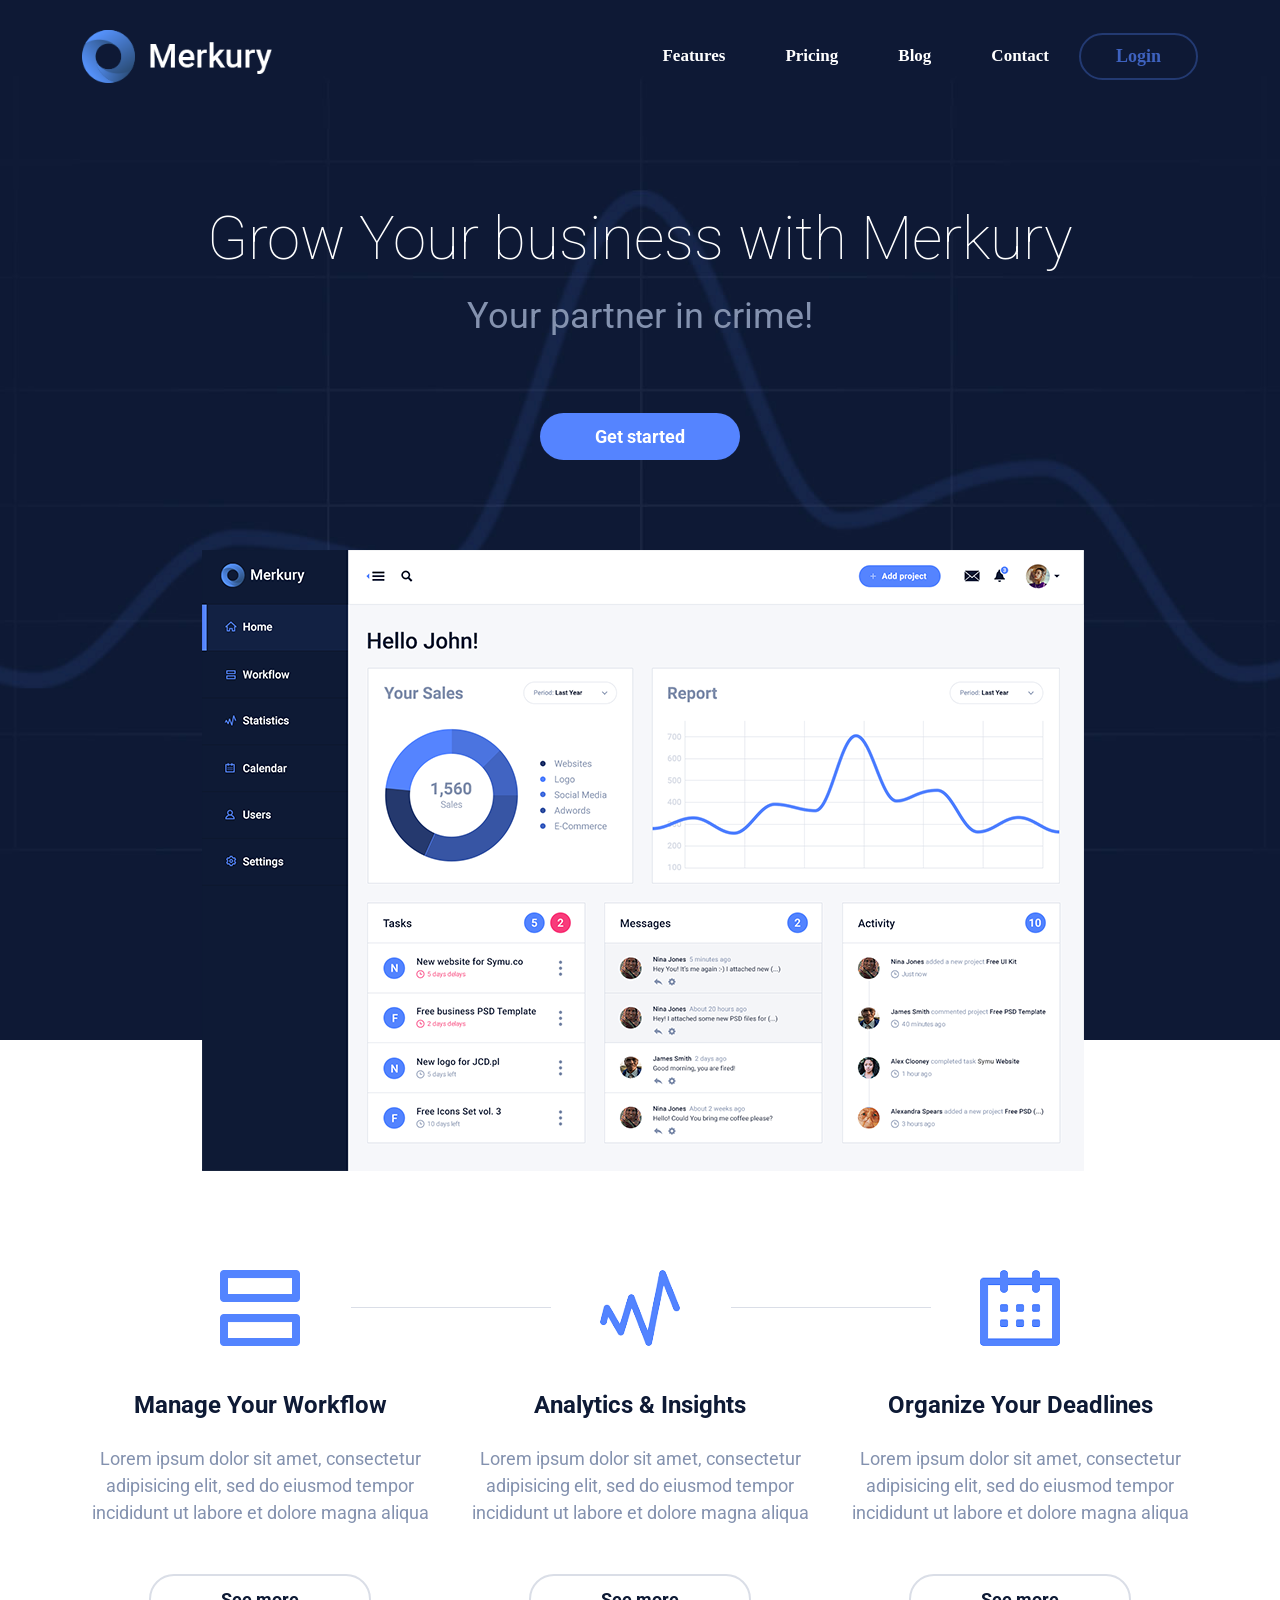
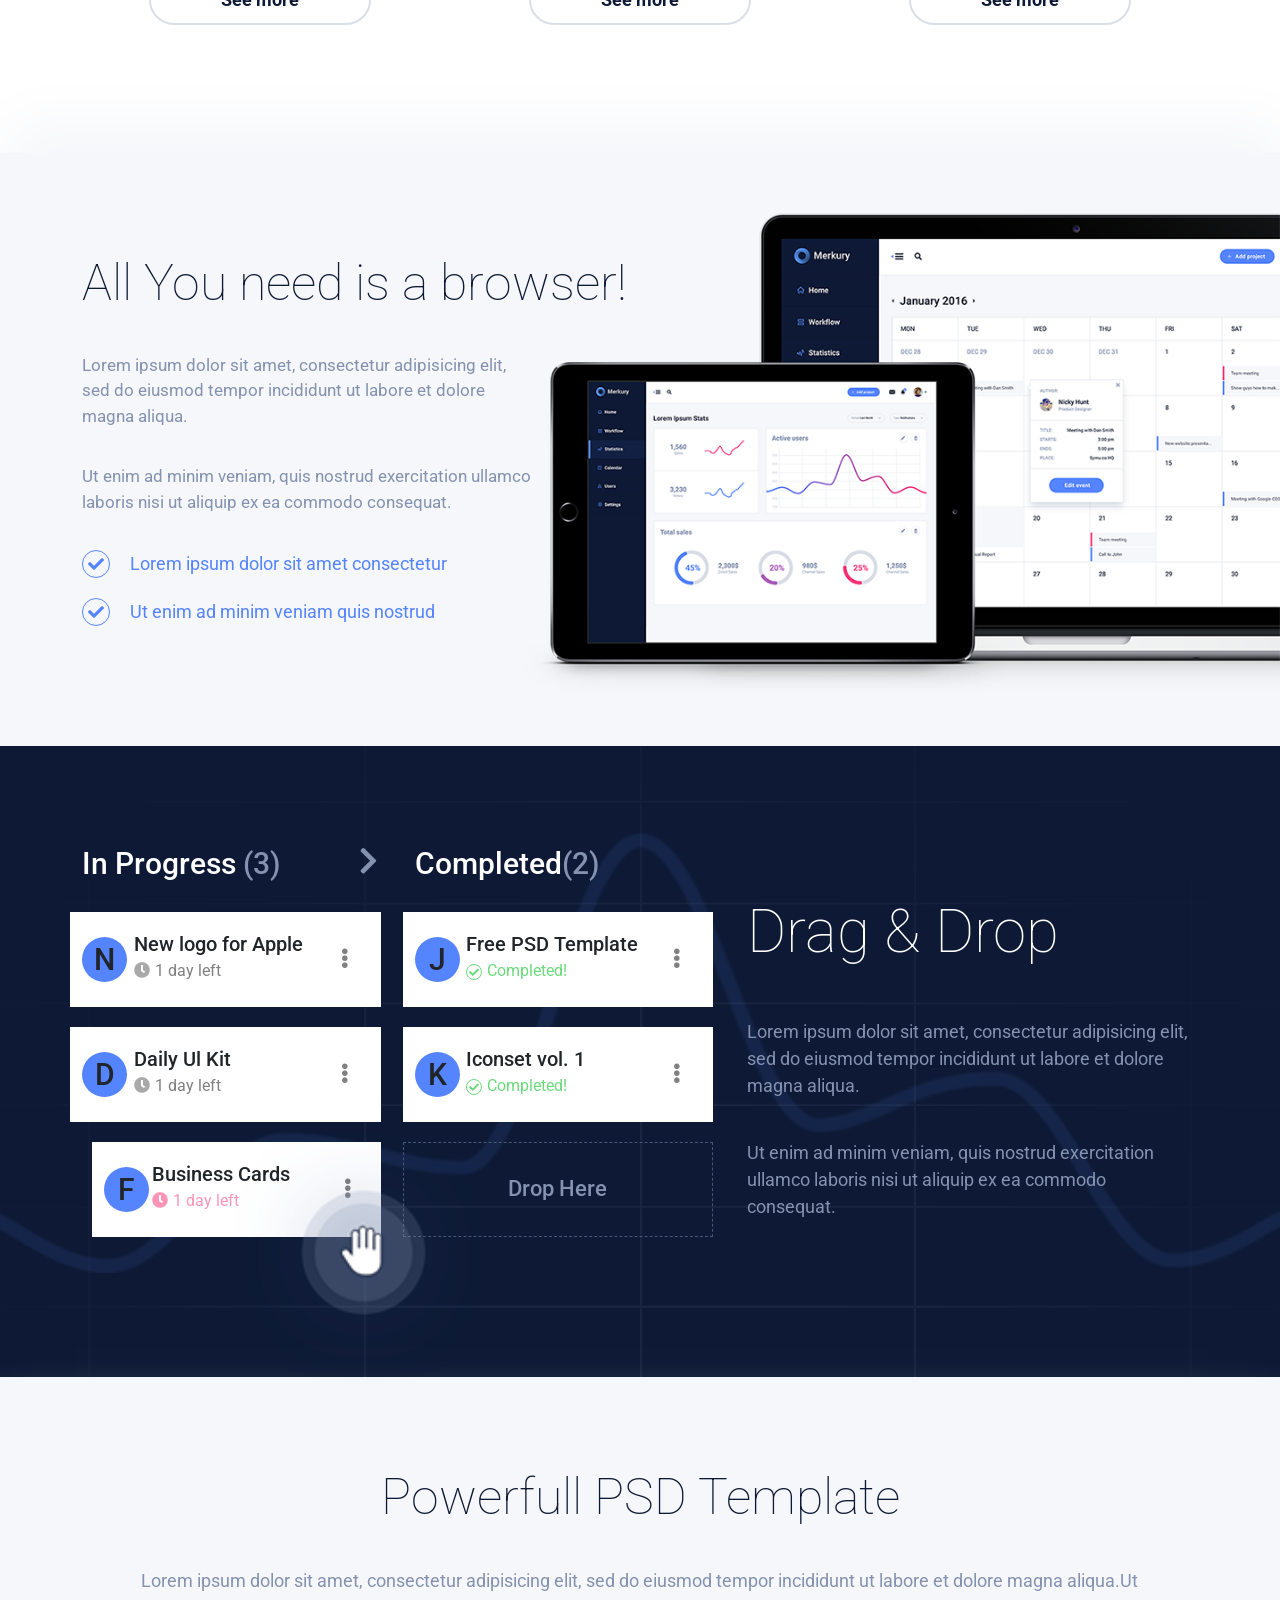
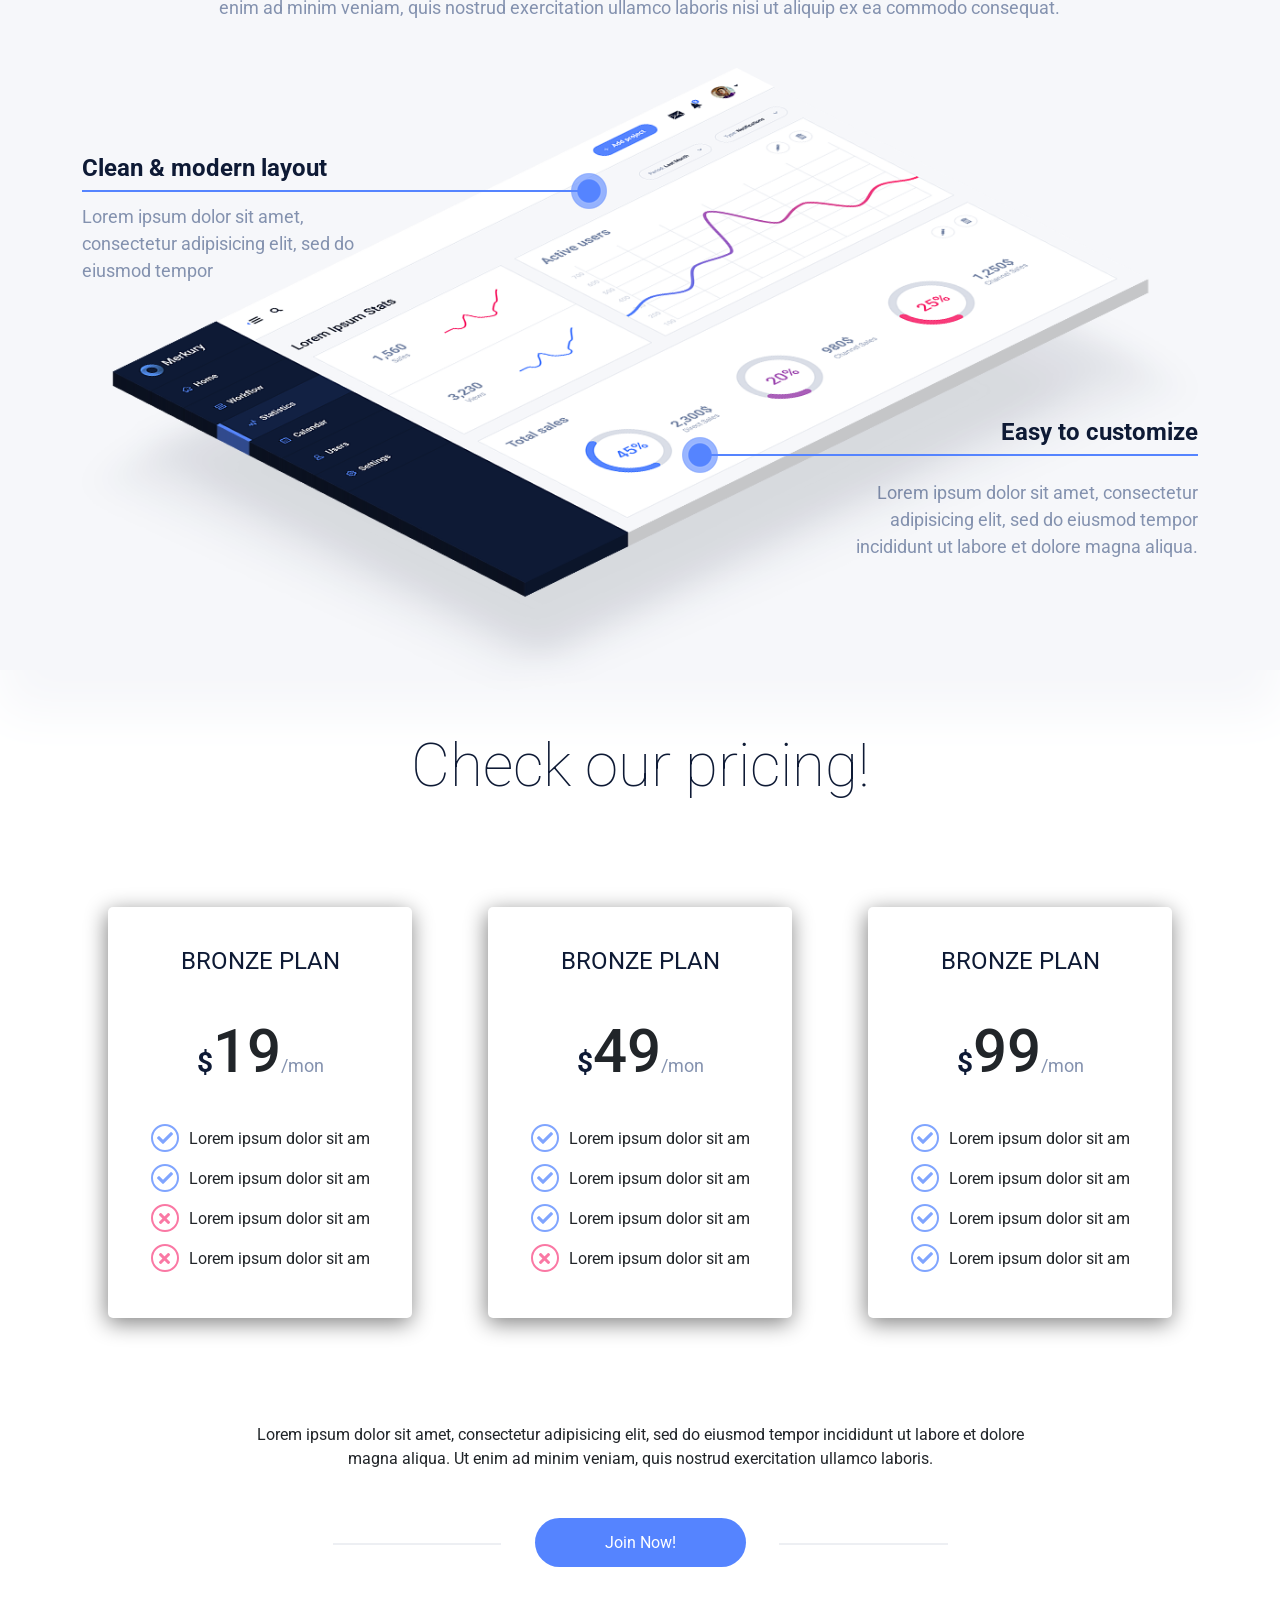
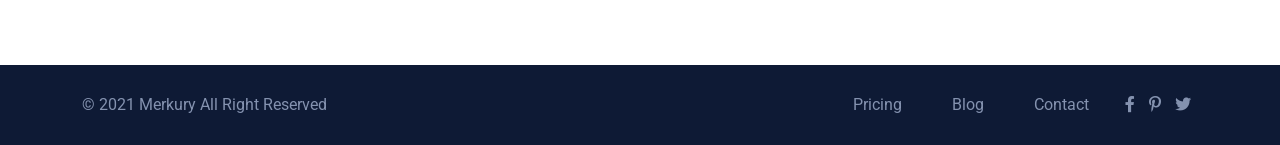
==== index.html @ 92475dc4 "idnex update" ====
<!DOCTYPE html>
<html lang="en">

<head>
    <meta charset="UTF-8">
        <meta name="viewport" content="width=device-width, initial-scale=1">
    <title>Merkury </title>
<link rel="preconnect" href="https://fonts.gstatic.com">
<link href="https://fonts.googleapis.com/css2?family=Roboto:wght@100;300;400;500;700&display=swap" rel="stylesheet">

      <link rel="shortcut icon" type="image/x-icon" href="favicon.ico">
    <link rel="stylesheet" href="css/all.css">
    <link rel="stylesheet" href="css/bootstrap.min.css">
    <link rel="stylesheet" href="css/style.css">
        <link rel="stylesheet" href="css/ressresponsive.css">

                    
</head>

<body>

     <div class="menu">
        
         <nav class="navbar navbar-expand-lg navbar-lightbg-light">
             <div class="container">
                 <a class="navbar-brand" href="#">
                     <img src="image/logo.png" class="image-fluid w-100" alt="">
                 </a>
                 <button class="navbar-toggler" type="button" data-bs-toggle="collapse" data-bs-target="#navbarSupportedContent" aria-controls="navbarSupportedContent" aria-expanded="false" aria-label="Toggle navigation">
                     <span class="navbar-toggler-icon"></span>
                 </button>
                 <div class="collapse navbar-collapse" id="navbarSupportedContent">
                     <ul class="navbar-nav ms-auto mb-2 mb-lg-0">
                         <li class="nav-item">
                             <a class="nav-link active" aria-current="page" href="#">Features</a>
                         </li>
                         <li class="nav-item">
                             <a class="nav-link" href="#">Pricing</a>
                         </li>
                         <li class="nav-item">
                             <a class="nav-link" href="#xyz">Blog</a>
                         </li>
                          <li class="nav-item">
                             <a class="nav-link" href="#xyz">Contact</a>
                         </li>
                            <li class="nav-item">
                             <a class="nav-link yes" href="#xyz"><button type="submit">Login</button></a>
                         </li>
                 
                   
                     </ul>
 
                 </div>
             </div>
         </nav>
         
         <div class="container">
             <div class="row">
                 <div class="col-md-12">
                     <div class="text_content">
                         <h2>Grow Your business with Merkury</h2>
                         <h4>Your partner in crime!</h4>
                         <a href="">Get started</a>
                         <img src="image/logo_background.png" alt="">
                     </div>
                 </div>
             
             </div>
         </div>
               
                    
     </div>
<!--     workflow part start-->
<service>
    <div class="workflow">
        <div class="container">
            <div class="row">
                <div class="col-md-4">
                    <div class="workfolow_content flow">
                        <img src="image/gal01.png" alt="">
                        <h5>Manage Your Workflow</h5>
                        <p>Lorem ipsum dolor sit amet, consectetur adipisicing elit, sed do eiusmod tempor incididunt ut labore et dolore magna aliqua</p>
                        <a href="">See more</a>
                    </div>
                </div>
                <div class="col-md-4">
                    <div class="workfolow_content flow2">
                        <img src="image/gal04.png" alt="">
                        <h5>Analytics & Insights</h5>
                        <p>Lorem ipsum dolor sit amet, consectetur adipisicing elit, sed do eiusmod tempor incididunt ut labore et dolore magna aliqua</p>
                        <a href="">See more</a>
                    </div>
                </div>
                <div class="col-md-4">
                    <div class="workfolow_content">
                        <img src="image/gg.png" alt="">
                        <h5>Organize Your Deadlines</h5>
                        <p>Lorem ipsum dolor sit amet, consectetur adipisicing elit, sed do eiusmod tempor incididunt ut labore et dolore magna aliqua</p>
                        <a href="">See more</a>
                    </div>
                </div>
            </div>
        </div>
    </div>
</service>
<!--     Browser part start-->   
 <service>
    <div class="hoyna">
     <div class="browser">
         <div class="container">
             <div class="row">
                   <div class="col-md-12 nope">
                             <h2>All You need is a browser!</h2>
                   </div>
              
                 <div class="col-md-5">
                     <div class="browser_content">
                     
                         <p>Lorem ipsum dolor sit amet, consectetur adipisicing elit, sed do eiusmod tempor incididunt ut labore et dolore magna aliqua.</p>
                         <p>Ut enim ad minim veniam, quis nostrud exercitation ullamco laboris nisi 
ut aliquip ex ea commodo consequat. </p>
                         <h6><span><i class="fas fa-check"></i></span>Lorem ipsum dolor sit amet consectetur</h6>
                         <h6><span><i class="fas fa-check"></i></span>Ut enim ad minim veniam quis nostrud</h6>
                     </div>
                 </div>
<!--
                 <div class="col-md-7">
                     <div class="browser_leftcontent">
                      <img src="image/banner_right.png" class="image-fluid w-100" alt="">
                     </div>
                 </div>
-->
             </div>
         </div>
         </div>
     </div>
 </service>
<!-- drag and drop-->
 <service>
     <div class="drag_drop">
         <div class="container">
             <div class="row">
                 <div class="col-md-7">
                    <div class="row">
                     <div class="col-md-6">
                       <div class="row">
                           <div class="col-md-10 headers">
                               <h4>In Progress <span>(3)</span></h4>
                           </div>
                           <div class="col-md-2 now">
                               <i class="fas fa-chevron-right"></i>
                           </div>
                       </div>
                        <div class="row hardwork">
                           <div class="col-md-2 today">
                               <h4><spn>N</spn></h4>
                           </div>
                               <div class="col-md-8 february">
                               <h4>New logo for Apple</h4>
                               <p><i class="fas fa-clock"></i>1 day left</p>
                           </div>
                           <div class="col-md-2 knowledge">
                              <i class="fas fa-ellipsis-v"></i>
                           </div>
                       </div>
                              <div class="row hardwork">
                           <div class="col-md-2 today">
                               <h4><spn>D</spn></h4>
                           </div>
                               <div class="col-md-8 february">
                               <h4>Daily Ul Kit</h4>
                               <p><i class="fas fa-clock"></i>1 day left</p>
                           </div>
                           <div class="col-md-2 knowledge">
                              <i class="fas fa-ellipsis-v"></i>
                           </div>
                       </div>
                       <div class="row hardwork draghere">
                           <div class="col-md-2 today">
                               <h4><spn>F</spn></h4>
                           </div>
                               <div class="col-md-8 february busine">
                               <h4>Business Cards</h4>
                               <p><i class="fas fa-clock"></i>1 day left</p>
                           </div>
                           <div class="col-md-2 knowledge">
                              <i class="fas fa-ellipsis-v"></i>
                           </div>
                           <img src="image/02hand-.png" alt="">
                       </div>
                          
                     </div>
<!--              right part start with col-6-->
                    <div class="col-md-6">
                       <div class="row">
                           <div class="col-md-10 headers">
                               <h4>Completed<span>(2)</span></h4>
                           </div>
                       
                       </div>
                        <div class="row hardwork">
                           <div class="col-md-2 today">
                               <h4><spn>J</spn></h4>
                           </div>
                               <div class="col-md-8 february colorss">
                               <h4>Free PSD Template</h4>
                               <p><i class="fas fa-check"></i>Completed!</p>
                           </div>
                           <div class="col-md-2 knowledge">
                              <i class="fas fa-ellipsis-v"></i>
                           </div>
                       </div>
                         <div class="row hardwork">
                           <div class="col-md-2 today">
                               <h4><spn>K</spn></h4>
                           </div>
                               <div class="col-md-8 february colorss">
                               <h4>Iconset vol. 1</h4>
                               <p><i class="fas fa-check"></i>Completed!</p>
                           </div>
                           <div class="col-md-2 knowledge">
                              <i class="fas fa-ellipsis-v"></i>
                           </div>
                       </div>
                         <div class="row hardwork drop2">
                                            
                               <h4>Drop Here</h4>
                          
                       </div>
                          
                     </div>
              
                    
                    
                     
                 </div>
                 
                 </div>

                 <div class="col-md-5">
                        <div class="right_drag">
                            <h2>Drag & Drop</h2>
                            <p>Lorem ipsum dolor sit amet, consectetur adipisicing elit, sed do eiusmod tempor incididunt ut labore et dolore magna aliqua. </p>
                            <p>Ut enim ad minim veniam, quis nostrud exercitation ullamco laboris nisi ut aliquip ex ea commodo consequat. </p>
                        </div>
                 </div>
             </div>

         </div>
     </div>
 </service>
<!-- PSD Template-->
 <service>
     <div class="psd">
         <div class="container">
             <div class="row position">
                 <div class="col-md-12">
                     <div class="head">
                         <h2>Powerfull PSD Template</h2>
                            <p>Lorem ipsum dolor sit amet, consectetur adipisicing elit, sed do eiusmod tempor incididunt ut labore et dolore magna aliqua.Ut enim ad minim veniam, quis nostrud exercitation ullamco laboris nisi ut aliquip ex ea commodo consequat. </p>
                     </div>
                 </div>
                 <div class="col-md-6">
                     <div class="left_psd">
                         <h5>Clean & modern layout</h5>
                         <p>Lorem ipsum dolor sit amet, consectetur adipisicing elit, sed do eiusmod tempor </p>
                     </div>
                 </div>
                 <div class="psd_imag">
                     <img src="image/alllast_bg.png" class="image-fluid w-100" alt="">
                     <span><img src="image/goal2.png" alt=""></span>
                     <span><img src="image/goal2.png" alt=""></span>
                 </div>
                <div class="col-md-6">
                     <div class="right_psd">
                         <h5>Easy to customize</h5>
                         <p>Lorem ipsum dolor sit amet, consectetur adipisicing elit, sed do eiusmod tempor incididunt ut labore et dolore magna aliqua. </p>
                     </div>
                 </div>
             
             </div>
         </div>
     </div>
 </service>
<!-- priceing part start-->
 <service>
     <div class="pricing">
         <div class="container">
             <div class="row">
                 <div class="col-md-12">
                     <div class="price_head">
                         <h2>Check our pricing!</h2>
                     </div>
                 </div>
                 <div class="col-md-4 background_color">
                   <div class="kotha">
                            <div class="smalls">
                        <h5>BRONZE PLAN</h5>
                     <h4><small> $</small>19<small>/mon</small> </h4>
                    </div>
                    <div class="icon_new ">
                      <p><i class="fas fa-check"></i>Lorem ipsum dolor sit am</p>
                      <p><i class="fas fa-check"></i>Lorem ipsum dolor sit am</p>
                      <p><span><i class="fas fa-times"></i></span>Lorem ipsum dolor sit am</p>
                      <p><span><i class="fas fa-times reds"></i></span>Lorem ipsum dolor sit am</p>
                    </div>
                   </div>
                     
                 </div>
                 <div class="col-md-4 background_color">
                   <div class="kotha">
                    <div class="smalls ">
                        <h5>BRONZE PLAN</h5>
                     <h4><small> $</small>49<small>/mon</small> </h4>
                    </div>
                    <div class="icon_new noneed ">
                      <p><i class="fas fa-check"></i>Lorem ipsum dolor sit am</p>
                      <p><i class="fas fa-check"></i>Lorem ipsum dolor sit am</p>
                      <p><span class="yesno"><i class="fas fa-check"></i></span>Lorem ipsum dolor sit am</p>
                      <p><span><span><i class="fas fa-times reds"></i></span></span>Lorem ipsum dolor sit am</p>
                    </div>
                       </div>
                 </div>
                 <div class="col-md-4 background_color">
                      <div class="kotha">
                    <div class="smalls">
                        <h5>BRONZE PLAN</h5>
                     <h4><small> $</small>99<small>/mon</small> </h4>
                    </div>
                    <div class="icon_new samecolor">
                      <p><i class="fas fa-check"></i>Lorem ipsum dolor sit am</p>
                      <p><i class="fas fa-check"></i>Lorem ipsum dolor sit am</p>
                      <p><span class="sameagian"><i class="fas fa-check"></i></span>Lorem ipsum dolor sit am</p>
                      <p><span class="sameagian"><i class="fas fa-check"></i></span>Lorem ipsum dolor sit am</p>
                    </div>
                        </div> 
                 </div>
                 <div class="col-md-12">
                     <div class="rest_content">
                         <p>Lorem ipsum dolor sit amet, consectetur adipisicing elit, sed do eiusmod tempor incididunt ut labore et dolore magna aliqua. Ut enim ad minim veniam, quis nostrud exercitation ullamco laboris.</p>
                         <a href="">Join Now!</a>
                     </div>
                         
                 </div>
          
            
             </div>
         </div>
     </div>
 </service>
<!-- footer part start-->
 <footer>
     <div class="container">
        
             <div class="content_footer">
                 <div class="row">
                 <div class="col-md-6">
                     <div class="left_footer">
                         <p>© 2021 Merkury All Right Reserved </p>
                     </div>
                 </div>
                 <div class="col-md-6">
                     <div class="right_footer">
                         <ul>
                             <li><a href="">Pricing</a></li>
                             <li><a href="">Blog</a></li>
                             <li><a href="">Contact</a></li>
                         </ul>
                   
                             <ul  class="foot">
                            <li><a href=""><i class="fab fa-facebook-f"></i></a></li>
                             <li><a href=""><i class="fab fa-pinterest-p"></i></a></li>
                             <li><a href=""><i class="fab fa-twitter"></i></a></li>
                         </ul>
                    
                     </div>
                 </div>
             </div>
         </div>
     </div>
 </footer>
  
        <!--    js link start-->
    <script src="js/bootstrap.bundle.min.js"></script>
    <script src="js/custom.js"></script>
    <!--    js link end-->
</body>

</html>
---- css/style.css ----
*{
    padding: 0;
    margin: 0;
    outline: 0;
}
body{
font-family: 'Roboto', sans-serif;
}
h1,h2,h3,h4,h5,h6,p,ul,li,span{
    padding: 0;
    margin: 0;
}
a,a:hover{
    text-decoration: none;
}

.navbar-nav .nav-item .nav-link{


    padding: 10px 30px;
    text-transform: uppercase;
    font-size: 17px;
    font-weight: 700;
   font-family: 'Gentium Book Basic', serif;
    text-transform: capitalize;
  color:white;
}
.navbar-nav .nav-item .nav-link.active{
    color:white;
   
}
.navbar-nav .nav-item .yes{
    border: 2px solid #233a72;
    border-radius: 25px;
        padding: 8px 35px;
}
.navbar-nav .nav-item .nav-link button{
   color: #3e62bf;
    background-color:transparent;
    border: none;
       font-size: 18px;
    font-weight: 700;
}
.menu{
    background: url(../image/headerimg.jpg);
    background-repeat: no-repeat;
    background-position:center;
    background-size:cover;
    padding-top: 30px;
    padding-bottom: 590px;  

  
}

.navbar-nav .nav-item .nav-link:hover{
    color: #5584ff;
}
.navbar-brand,.navbar{
    padding: 0;
}
.text_content{
    text-align: center;
    margin-top: 120px;
    position: relative;
}
.text_content h2{
    font-size: 60px;
    font-weight: 100;
    color: white;
}
.text_content h4{
    font-size: 36px;
    font-weight: 400;
    color: #8492af;
    margin-top: 20px;
    margin-bottom: 85px;
}
.text_content a{
    font-size: 18px;
    font-weight: 700;
    color: white;
    padding: 13px 55px;
    background-color: #5584ff;
    border-radius: 25px;
}
.text_content img{
    position: absolute;
        top: 267px;
    left: 120px;
    margin-top: 80px;
}
.workflow{
    margin-top: 230px;
    margin-bottom: 140px;

}
.workfolow_content{
    text-align: center;
}
.workfolow_content h5{
    font-size: 24px;
    font-weight: 700;
    color: #0e1a35;
    margin-top: 45px;
    margin-bottom: 25px;
}
.workfolow_content img{}
.workfolow_content p{
    font-size: 18px;
    font-weight: 400;
    color: #8492af;
    margin-bottom: 60px;
}
.workfolow_content a{
    font-size: 18px;
    font-weight: 700;
    color: #0e1a35;
    padding: 13px 70px;
    border: 2px solid #dadee7;
    border-radius: 25px;
}
.flow{
    position: relative;
}
.flow:after{
    position: absolute;
    content: "";
    top: 37px;
    left: 269px;
    background-color: #dadee7;
    height: 1px;
    width: 200px;
}
.flow2{
    position: relative;
}
.flow2:after{
    position: absolute;
    content: "";
    top: 37px;
    left: 269px;
    background-color: #dadee7;
    height: 1px;
    width: 200px;
}
.browser{

          background: url(../image/banner_righfinalt.png);
    background-repeat: no-repeat;
    background-position:right;
    background-size:contain;
     

}
.browser_content{
padding-bottom: 50px;
  
}

.browser_content p{
    font-size: 17px;
    font-weight: 400;
    color: #8492af;
    margin-bottom: 35px;
 
}
.browser_content h6{
    font-size: 18px;
    font-weight: 400;
    color: #5584ff;
}
.browser_content span i{
    border:1px solid #5584ff;
    margin-right: 20px;
    margin-bottom: 20px;
    font-size: 16px;
   padding: 5px;
    border-radius: 50%;

}
.nope h2{
            font-size: 50px;
    font-weight: 100;
    color: #0e1a35;
    margin: 40px 0px;
   
}
.hoyna{
   padding-top: 60px;
    padding-bottom: 50px;
background-color: #f6f7fa;
   box-shadow: 6px -32px 57px #f6f7fa;
    border: transparent;
   
}
.headers{
    margin-bottom: 30px;
}
.headers h4{
    font-size: 30px;
    font-weight: 500;
    color: white;
}
.headers span{
    color: #8492af;
}
.now i{
    color: #8492af;
     font-size: 30px;
}
.today spn{
    background-color: #5584ff;
    width: 45px;
    height: 45px;
    border-radius: 50%;
    display: block;
    line-height: 45px;
}
.today h4{
    text-align: center;
    font-size: 30px;
    margin: 5px 0px;
}
.february h4{
    font-size: 20px;
}
.february p{
    color: gray;
    margin-top: 3px;
}
.february i{
    color: darkgray;
    margin-right: 5px;
}
.colorss i{
     color: #6bda7b;   
    margin-right: 5px;
    border: 1px solid #6bda7b;
    padding: 2px;
    border-radius: 50%;
    font-size: 10px
}
.busine i{
    color: #fb94b7;
}
.busine p{
    color: #fb94b7;
}
.colorss p{
     color: #6bda7b;
}
.knowledge i{
    font-size: 20px;
    margin: 17px 0px;
    color: gray;
}
.hardwork{

    padding: 20px 0px;
    margin-bottom: 20px;
    margin-right: 10px;
    background-color: white;
}
.drop2{
    border: 1px dashed #475675;
    background-color:transparent;
}
.drop2 h4{
    text-align: center;
      font-size: 22px;
    padding: 13px 0px;
    color: #8492af;
}
.draghere{

    position: relative;
    margin-left: 10px;
}
.draghere img{
    position: absolute;
top: -22px;
    left: 127px;
   
  
}
.right_drag h2{
    font-size: 60px;
    font-weight: 100;
    color: #0e1a35;
    margin: 50px 0px;
   color: white;
}
.right_drag p{
    margin-top: 50px;
    font-size: 18px;
    font-weight: 400;
    color: #8492af;
}
.right_drag p:nth-last-child(1){
    margin-top: 40px;
}
.drag_drop{
         background: url(../image/last_image.png);
    background-repeat: no-repeat;
    background-position:center;
    background-size:cover;
    padding-top:100px;
    padding-bottom:120px;
}
.head{
    text-align: center;
}
.head h2{
           font-size: 50px;
    font-weight: 100;
    color: #0e1a35;
}
.head p{
    color: #8492af;
    width: 90%;
  
        font-size: 18px;
          margin: auto;
         padding: 40px 0px;

}
.psd{
    padding-top: 90px;
    padding-bottom: 110px;
    background-color: #f6f7fa;
    box-shadow: 0px 43px 49px #f6f7fa;
}
.left_psd {
    margin-top:93px;
}
.right_psd{
      margin-top: 357px;
}
.left_psd h5{
    font-size: 24px;
    font-weight: 700;
    color: #0e1a35;
      margin-bottom: 20px;
    position: relative;
}
.left_psd h5:after{
    position: absolute;
    content: "";
    top: 36px;
    left: 0;
    background-color: #5584ff;
    height: 2px;
    width: 510px;
    z-index: 1
}
.left_psd p{
    font-size: 18px;
    font-weight: 400;
    color: #8492af;
    width: 50%;
}

.right_psd h5{
    font-size: 24px;
    font-weight: 700;
    color: #0e1a35;
    text-align: right;
    margin-bottom: 32px;
    position: relative;
}
.right_psd h5:after{
  position: absolute;
    content: "";
    top: 36px;
    right: 0px;
    background-color: #5584ff;
    height: 2px;
    width: 504px;
    z-index: 1;
}
.right_psd p{
    font-size: 18px;
    font-weight: 400;
    color: #8492af;
    width: 70%;
    text-align: right;
    margin-left: auto;
}
.position{
    position: relative;
}
.psd_imag{
    position: absolute;
    top: 200px;
    left: 0;
        
}
.psd_imag span{
    position: absolute;
 top: 106px;
    left: 501px;
}
.psd_imag span:nth-last-child(1){
    position: absolute;
top: 370px;
    left: 612px;
}
.pricing{
    margin-top: 20px;
}
.price_head h2{
    text-align: center;
                font-size: 60px;
    font-weight: 100;
    color: #0e1a35;
    margin-bottom: 40px;
    margin-top: 20px;
}
.smalls h4{
    font-size: 60px;
    margin-top: 40px;
    margin-bottom: 30px;
}
.smalls small{
       color: #0e1a35;
    font-size: 28px;
        font-weight: 700;
 
}
.smalls h5{
      font-size: 24px;
    font-weight: 400;
    color: #0e1a35;
}
.smalls small:nth-last-child(1){
font-size: 18px;
    font-weight: 400;
    color: #8492af;
}
.smalls{
    text-align: center;
}
.icon_new{
    text-align: center;
}
.icon_new i{
     color:#80a5ff;
    border: 2px solid #80a5ff;
    height: 28px;
    width: 28px;
    border-radius: 50%;
    line-height: 25px;
    text-align: center;
    margin: 6px 0px;
    margin-right: 10px;
}
.icon_new .yesno i{
        color:#80a5ff;
    border: 2px solid #80a5ff;
}
.icon_new span i{
  color:#fa78a4;
    border: 2px solid #fa78a4;
}
.noneed span span i{
    color:#fa78a4;
    border: 2px solid #fa78a4;
}
.samecolor .sameagian i{
      color:#80a5ff;
    border: 2px solid #80a5ff;
}
.background_color{
 background-color: white;

    margin-bottom: 40px;
    padding: 65px 0px;
}
.pricing{
    padding-top:20px;
    padding-bottom: 40px;
}
.rest_content{
    width: 70%;
    margin: auto;
     text-align: center;
    margin-bottom: 70px;
}
.rest_content p{
    margin-bottom: 60px;
}
.rest_content a{
    background-color: #5584ff;
    padding: 15px 70px;
    font-size: 16px;
    border-radius: 25px;
    color: white;
   position: relative;
}
.rest_content a:after{
position: absolute;
    content: "";
    top: 25px;
    left: -202px;
    height: 2px;
    width: 80%;
    background-color: #edeff3;
}
.rest_content a:before{
position: absolute;
    content: "";
    top: 25px;
    right: -202px;
    height: 2px;
    width: 80%;
    background-color: #edeff3;
}
.kotha{
   
    width: 80%;
    margin: auto;
    box-shadow: -1px 5px 22px grey;
        border-radius: 5px;
    padding: 40px 0px;
}
.left_footer p{
    padding: 13px 0px;
     color:  #8492af;
}
.right_footer{
 text-align: right;
    color: #8492af;
}
.right_footer a{
    color:  #8492af;
}
.right_footer ul{
    list-style: none;
    display: inline-flex;
}
.right_footer ul li{
    padding: 13px 25px;
}

.right_footer ul:nth-last-child(1) li{
    padding: 13px 7px;
  
}
footer{
    background-color: #0e1a35;
    padding: 15px 0px;
}
---- css/ressresponsive.css ----
/*
@media (min-width: 320px) and (max-width: 575.98px) {






    .navbar-nav .nav-item .nav-link {
        text-align: center;
        font-size: 14px;
        color: white;
        background-color: gray;
        border-radius: 5px;
        margin-bottom: 3px;
    }
    .navbar-nav .nav-item :hover.nav-link {
    color: palevioletred;
    }

    .navbar-nav .nav-item .nav-link.active {
        color: white;
        font-weight: bold;
    }

    .navbar-light .navbar-toggler {
        color: gray;
    }
    .navbar-toggler-icon{
     background-color: palevioletred;
        border-radius: 5px;
    }

 

@media (min-width: 576px) and (max-width: 767.98px) {

        .navbar-nav .nav-item .nav-link {
        text-align: center;
        font-size: 18px;
        color: white;
        background-color: gray;
        border-radius: 5px;
        margin-bottom: 3px;
    }
    .navbar-nav .nav-item :hover.nav-link {
    color: palevioletred;
    }

    .navbar-nav .nav-item .nav-link.active {
        color: white;
        font-weight: bold;
    }

    .navbar-light .navbar-toggler {
        color: gray;
    }
    .navbar-toggler-icon{
     background-color: palevioletred;
        border-radius: 5px;
    }
 
    
   

@media (min-width: 768px) and (max-width: 991.98px) {
    
    .navbar-nav .nav-item .nav-link {
        text-align: center;
        font-size: 14px;
        color: white;
        background-color: gray;
        border-radius: 5px;
        margin-bottom: 3px;
    }
    .navbar-nav .nav-item :hover.nav-link {
    color: palevioletred;
    }

    .navbar-nav .nav-item .nav-link.active {
        color: white;
        font-weight: bold;
    }

    .navbar-light .navbar-toggler {
        color: gray;
    }
    .navbar-toggler-icon{
     background-color: palevioletred;
        border-radius: 5px;
    }
    
    

@media (min-width: 992px) and (max-width: 1199.98px) {
    .navbar-nav .nav-item :hover.nav-link {
    color: palevioletred;
    }
    .Menu_second {

    width: 80%;
    margin-top: 100px;
    }
    .Menu_second h1 { 
    font-size: 53px;
    }
    .sit_content {
    padding-top: 75px;
    }
    .content_para{
        margin-bottom: 20px;
    }
    
}

@media (min-width: 1400px) {
    .navbar-nav .nav-item :hover.nav-link {
    color: palevioletred;
    }
}

*/
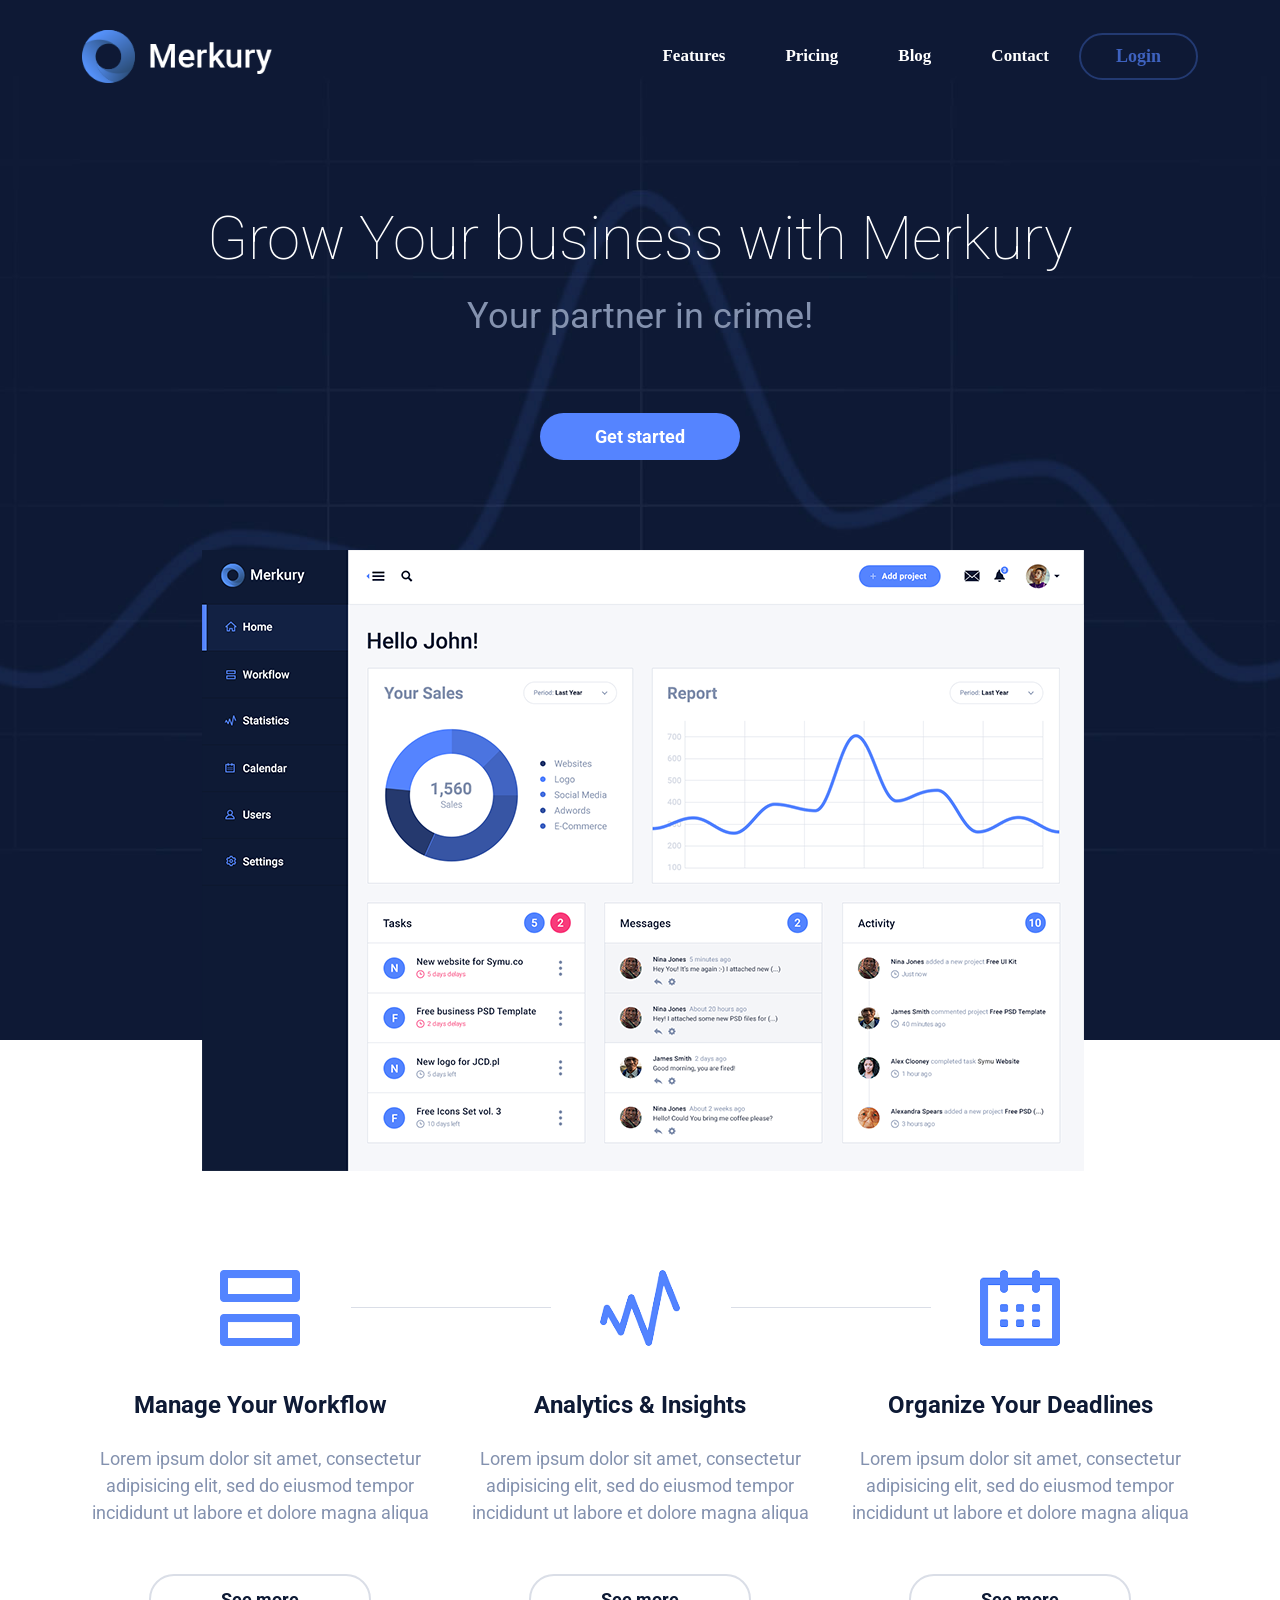
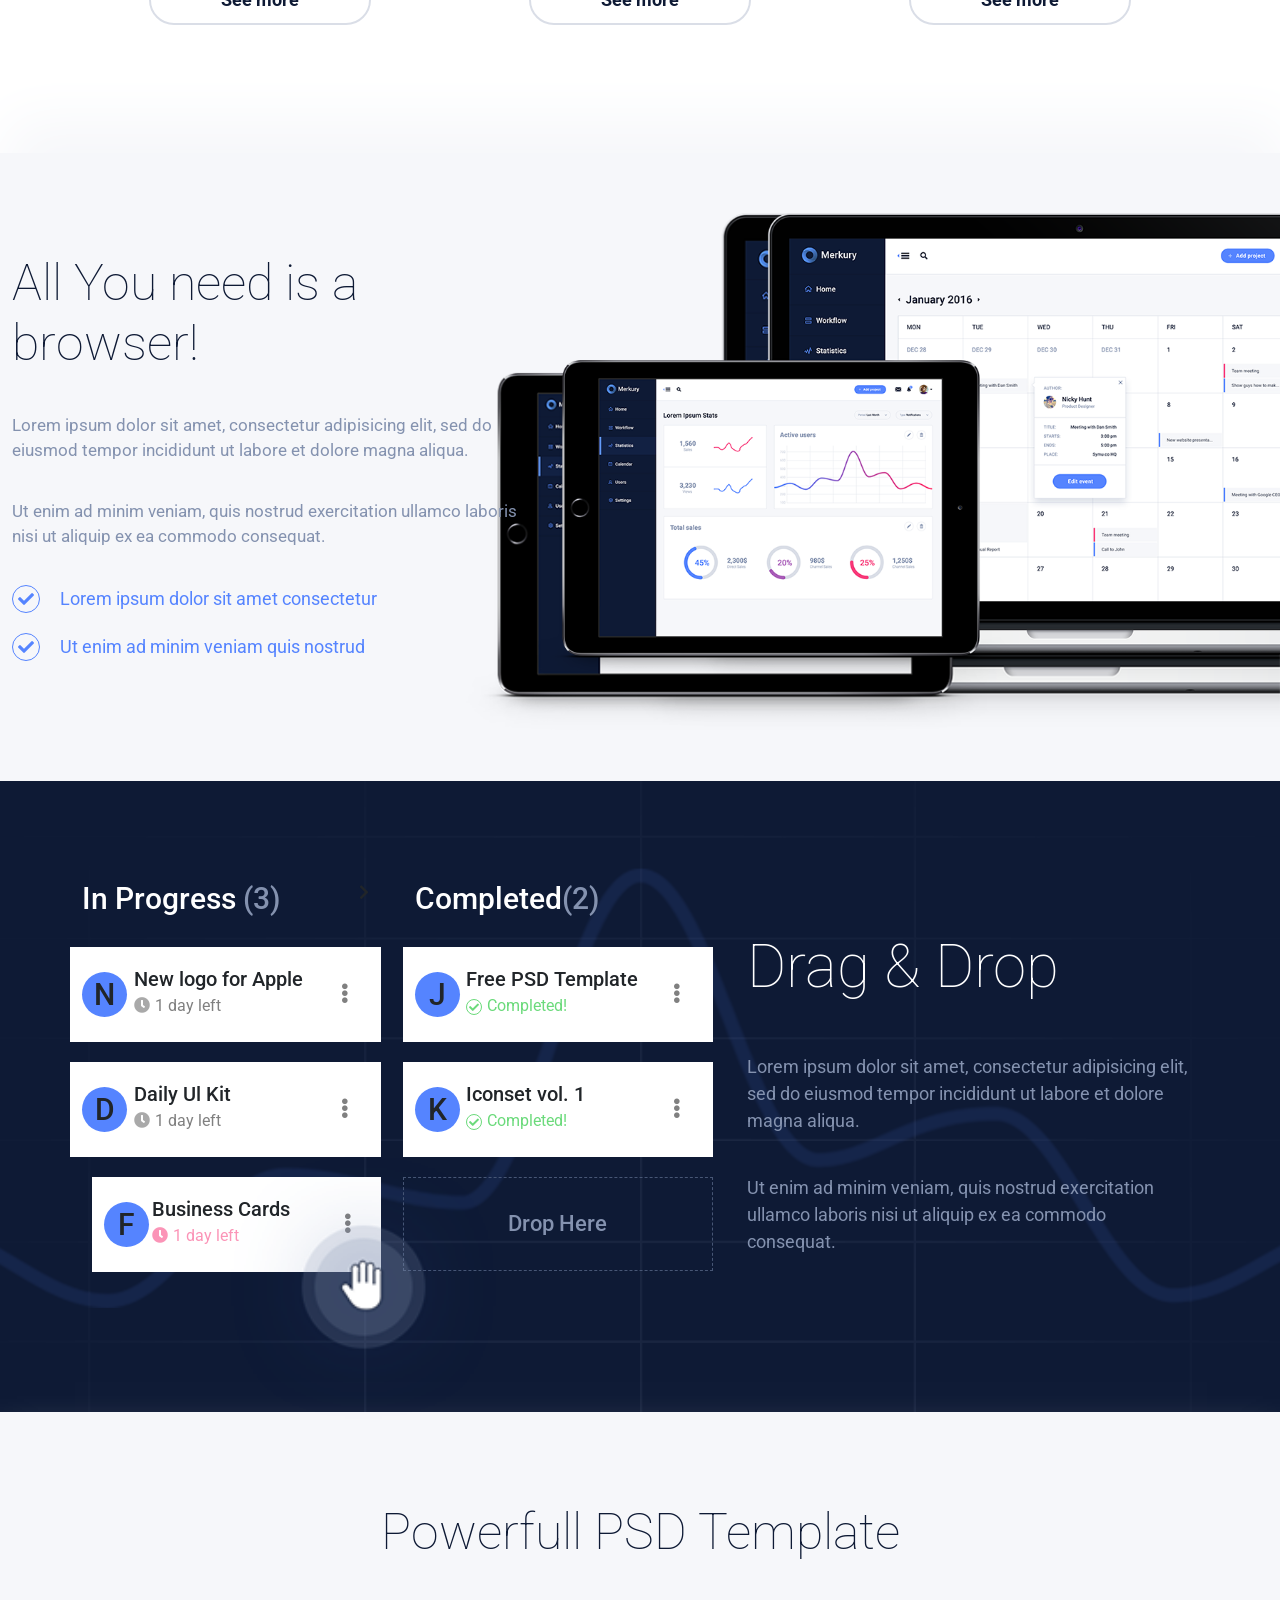
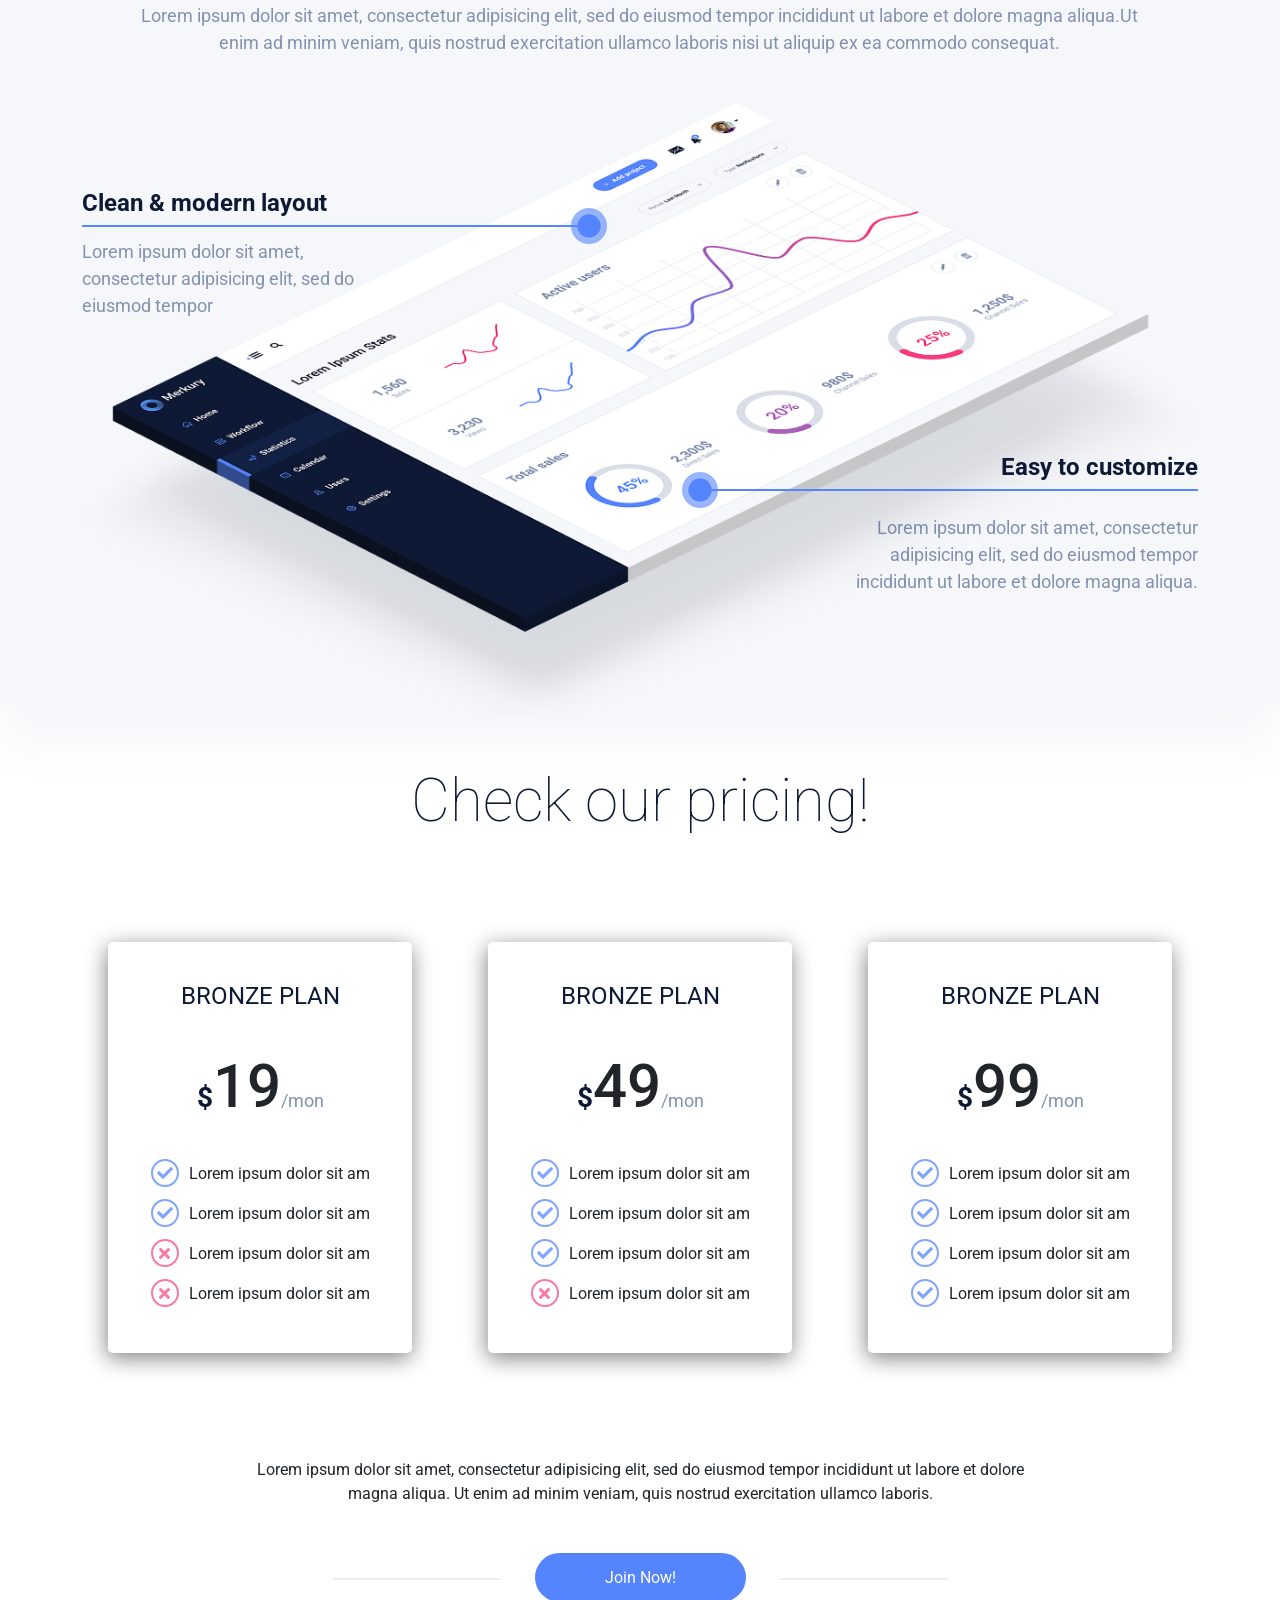
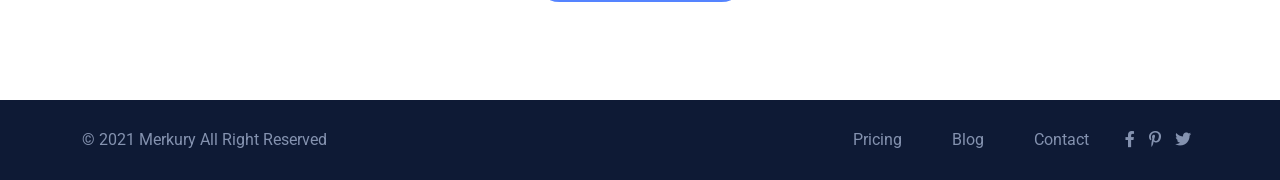
==== commit 362c720c: "update index html" ====
--- a/index.html
+++ b/index.html
@@ -12,7 +12,7 @@
     <link rel="stylesheet" href="css/all.css">
     <link rel="stylesheet" href="css/bootstrap.min.css">
     <link rel="stylesheet" href="css/style.css">
-        <link rel="stylesheet" href="css/ressresponsive.css">
+        <link rel="stylesheet" href="css/whyressresponsive.css">
 
                     
 </head>
@@ -56,7 +56,7 @@
          
          <div class="container">
              <div class="row">
-                 <div class="col-md-12">
+                 <div class="col-md-12 col-sm-12 col-12 col-lg-12 col-xl-12 col-xxl-12">
                      <div class="text_content">
                          <h2>Grow Your business with Merkury</h2>
                          <h4>Your partner in crime!</h4>
@@ -75,7 +75,7 @@
     <div class="workflow">
         <div class="container">
             <div class="row">
-                <div class="col-md-4">
+                <div class="col-md-12 col-sm-12 col-12 col-lg-4 col-xl-4 col-xxl-4">
                     <div class="workfolow_content flow">
                         <img src="image/gal01.png" alt="">
                         <h5>Manage Your Workflow</h5>
@@ -83,7 +83,7 @@
                         <a href="">See more</a>
                     </div>
                 </div>
-                <div class="col-md-4">
+                <div class="col-md-12 col-sm-12 col-12 col-lg-4 col-xl-4 col-xxl-4">
                     <div class="workfolow_content flow2">
                         <img src="image/gal04.png" alt="">
                         <h5>Analytics & Insights</h5>
@@ -91,7 +91,7 @@
                         <a href="">See more</a>
                     </div>
                 </div>
-                <div class="col-md-4">
+                <div class="col-md-12 col-sm-12 col-12 col-lg-4 col-xl-4 col-xxl-4">
                     <div class="workfolow_content">
                         <img src="image/gg.png" alt="">
                         <h5>Organize Your Deadlines</h5>
@@ -107,15 +107,12 @@
  <service>
     <div class="hoyna">
      <div class="browser">
-         <div class="container">
+         <div class="container-fluid">
              <div class="row">
-                   <div class="col-md-12 nope">
-                             <h2>All You need is a browser!</h2>
-                   </div>
               
-                 <div class="col-md-5">
-                     <div class="browser_content">
-                     
+                 <div class="col-md-12 col-sm-12 col-12 col-lg-6 col-xl-5 col-xxl-5">
+                     <div class="browser_content nope">
+                         <h2>All You need is a browser!</h2>
                          <p>Lorem ipsum dolor sit amet, consectetur adipisicing elit, sed do eiusmod tempor incididunt ut labore et dolore magna aliqua.</p>
                          <p>Ut enim ad minim veniam, quis nostrud exercitation ullamco laboris nisi 
 ut aliquip ex ea commodo consequat. </p>
@@ -123,13 +120,13 @@
                          <h6><span><i class="fas fa-check"></i></span>Ut enim ad minim veniam quis nostrud</h6>
                      </div>
                  </div>
-<!--
-                 <div class="col-md-7">
+
+                 <div class="col-md-12 p-0 col-12 col-lg-6 col-xl-7 col-xxl-7">
                      <div class="browser_leftcontent">
                       <img src="image/banner_right.png" class="image-fluid w-100" alt="">
                      </div>
                  </div>
--->
+
              </div>
          </div>
          </div>
@@ -140,50 +137,50 @@
      <div class="drag_drop">
          <div class="container">
              <div class="row">
-                 <div class="col-md-7">
+                 <div class="col-md-12 col-12 col-12 col-lg-12 col-xl-7 col-xxl-7">
                     <div class="row">
-                     <div class="col-md-6">
+                     <div class="col-md-6 col-12 col-lg-6 col-xl-6 col-xxl-6">
                        <div class="row">
-                           <div class="col-md-10 headers">
+                           <div class="col-md-10 col-10 col-sm-10 col-lg-10 col-xl-10 col-xxl-10 headers">
                                <h4>In Progress <span>(3)</span></h4>
                            </div>
-                           <div class="col-md-2 now">
+                           <div class="col-md-2 col-2 col-sm-2 col-lg-2 col-xl-2 col-xxl-2now">
                                <i class="fas fa-chevron-right"></i>
                            </div>
                        </div>
                         <div class="row hardwork">
-                           <div class="col-md-2 today">
+                           <div class="col-md-2 col-12 col-sm-2 col-lg-2 col-xl-2 col-xxl-2 today">
                                <h4><spn>N</spn></h4>
                            </div>
-                               <div class="col-md-8 february">
+                            <div class="col-md-8 col-12 col-sm-8 col-lg-8 col-xl-8 col-xxl-8 february">
                                <h4>New logo for Apple</h4>
                                <p><i class="fas fa-clock"></i>1 day left</p>
                            </div>
-                           <div class="col-md-2 knowledge">
-                              <i class="fas fa-ellipsis-v"></i>
-                           </div>
-                       </div>
-                              <div class="row hardwork">
-                           <div class="col-md-2 today">
+                           <div class="col-md-2 col-12 col-sm-2 col-lg-2 col-xl-2 col-xxl-2 knowledge">
+                              <i class="fas fa-ellipsis-v"></i>
+                           </div>
+                       </div>
+                        <div class="row hardwork">
+                           <div class="col-md-2 col-12 col-sm-2 col-lg-2 col-xl-2 col-xxl-2 today">
                                <h4><spn>D</spn></h4>
                            </div>
-                               <div class="col-md-8 february">
+                               <div class="col-md-8 col-12 col-sm-8 col-lg-8 col-xl-8 col-xxl-8 february">
                                <h4>Daily Ul Kit</h4>
                                <p><i class="fas fa-clock"></i>1 day left</p>
                            </div>
-                           <div class="col-md-2 knowledge">
+                           <div class="col-md-2 col-12 col-sm-2 col-lg-2 col-xl-2 col-xxl-2 knowledge">
                               <i class="fas fa-ellipsis-v"></i>
                            </div>
                        </div>
                        <div class="row hardwork draghere">
-                           <div class="col-md-2 today">
+                           <div class="col-md-2 col-12 col-sm-2 col-lg-2 col-xl-2 col-xxl-2 today">
                                <h4><spn>F</spn></h4>
                            </div>
-                               <div class="col-md-8 february busine">
+                            <div class="col-md-8 col-12 col-sm-8 col-lg-8 col-xl-8 col-xxl-8 february busine">
                                <h4>Business Cards</h4>
                                <p><i class="fas fa-clock"></i>1 day left</p>
                            </div>
-                           <div class="col-md-2 knowledge">
+                           <div class="col-md-2 col-12 col-sm-2 col-lg-2 col-xl-2 col-xxl-2 knowledge">
                               <i class="fas fa-ellipsis-v"></i>
                            </div>
                            <img src="image/02hand-.png" alt="">
@@ -191,34 +188,34 @@
                           
                      </div>
 <!--              right part start with col-6-->
-                    <div class="col-md-6">
+                    <div class="col-md-6 col-12 col-sm-12 col-lg-6 col-xxl-6 col-xl-6">
                        <div class="row">
-                           <div class="col-md-10 headers">
+                           <div class="col-md-10 col-12 col-sm-12 col-lg-12 col-xxl-12 col-xl-12 headers">
                                <h4>Completed<span>(2)</span></h4>
                            </div>
                        
                        </div>
                         <div class="row hardwork">
-                           <div class="col-md-2 today">
+                           <div class="col-md-2 col-12 col-sm-2 col-lg-2 col-xxl-2 col-xl-2 today">
                                <h4><spn>J</spn></h4>
                            </div>
-                               <div class="col-md-8 february colorss">
+                               <div class="col-md-8 col-12 col-sm-8 col-lg-8 col-xxl-8 col-xl-8 february colorss">
                                <h4>Free PSD Template</h4>
                                <p><i class="fas fa-check"></i>Completed!</p>
                            </div>
-                           <div class="col-md-2 knowledge">
+                           <div class="col-md-2 col-12 col-sm-2 col-lg-2 col-xxl-2 col-xl-2 knowledge">
                               <i class="fas fa-ellipsis-v"></i>
                            </div>
                        </div>
                          <div class="row hardwork">
-                           <div class="col-md-2 today">
+                           <div class="col-md-2 col-12 col-sm-2 col-lg-2 col-xxl-2 col-xl-2 today">
                                <h4><spn>K</spn></h4>
                            </div>
-                               <div class="col-md-8 february colorss">
+                               <div class="col-md-8 col-12 col-sm-8 col-lg-8 col-xxl-8 col-xl-8 february colorss">
                                <h4>Iconset vol. 1</h4>
                                <p><i class="fas fa-check"></i>Completed!</p>
                            </div>
-                           <div class="col-md-2 knowledge">
+                           <div class="col-md-2 col-12 col-sm-2 col-lg-2 col-xxl-2 col-xl-2 knowledge">
                               <i class="fas fa-ellipsis-v"></i>
                            </div>
                        </div>
@@ -237,7 +234,7 @@
                  
                  </div>
 
-                 <div class="col-md-5">
+                 <div class="col-md-12 col-12 col-sm-12 col-lg-12 col-xl-5 col-xxl-5">
                         <div class="right_drag">
                             <h2>Drag & Drop</h2>
                             <p>Lorem ipsum dolor sit amet, consectetur adipisicing elit, sed do eiusmod tempor incididunt ut labore et dolore magna aliqua. </p>
@@ -254,13 +251,13 @@
      <div class="psd">
          <div class="container">
              <div class="row position">
-                 <div class="col-md-12">
+                 <div class="col-md-12 col-12 col-sm-12 col-lg-12 col-xl-12 col-xxl-12">
                      <div class="head">
                          <h2>Powerfull PSD Template</h2>
                             <p>Lorem ipsum dolor sit amet, consectetur adipisicing elit, sed do eiusmod tempor incididunt ut labore et dolore magna aliqua.Ut enim ad minim veniam, quis nostrud exercitation ullamco laboris nisi ut aliquip ex ea commodo consequat. </p>
                      </div>
                  </div>
-                 <div class="col-md-6">
+                 <div class="col-md-6 col-12 col-sm-12 col-lg-6 col-xl-6 col-xxl-6">
                      <div class="left_psd">
                          <h5>Clean & modern layout</h5>
                          <p>Lorem ipsum dolor sit amet, consectetur adipisicing elit, sed do eiusmod tempor </p>
@@ -271,7 +268,7 @@
                      <span><img src="image/goal2.png" alt=""></span>
                      <span><img src="image/goal2.png" alt=""></span>
                  </div>
-                <div class="col-md-6">
+                <div class="col-md-6 col-12 col-sm-12 col-lg-6 col-xl-6 col-xxl-6">
                      <div class="right_psd">
                          <h5>Easy to customize</h5>
                          <p>Lorem ipsum dolor sit amet, consectetur adipisicing elit, sed do eiusmod tempor incididunt ut labore et dolore magna aliqua. </p>
@@ -287,12 +284,12 @@
      <div class="pricing">
          <div class="container">
              <div class="row">
-                 <div class="col-md-12">
+                 <div class="col-md-12 col-12 col-sm-12 col-lg-12 col-xl-12 col-xxl-12">
                      <div class="price_head">
                          <h2>Check our pricing!</h2>
                      </div>
                  </div>
-                 <div class="col-md-4 background_color">
+                 <div class="col-md-12 col-12 col-sm-12 col-lg-4 col-xl-4 col-xxl-4 background_color">
                    <div class="kotha">
                             <div class="smalls">
                         <h5>BRONZE PLAN</h5>
@@ -307,7 +304,7 @@
                    </div>
                      
                  </div>
-                 <div class="col-md-4 background_color">
+                 <div class="col-md-12 col-12 col-sm-12 col-lg-4 col-xl-4 col-xxl-4 background_color">
                    <div class="kotha">
                     <div class="smalls ">
                         <h5>BRONZE PLAN</h5>
@@ -321,7 +318,7 @@
                     </div>
                        </div>
                  </div>
-                 <div class="col-md-4 background_color">
+                 <div class="col-md-12 col-12 col-sm-12 col-lg-4 col-xl-4 col-xxl-4 background_color">
                       <div class="kotha">
                     <div class="smalls">
                         <h5>BRONZE PLAN</h5>
@@ -335,7 +332,7 @@
                     </div>
                         </div> 
                  </div>
-                 <div class="col-md-12">
+                 <div class="col-md-12 col-12 col-sm-12 col-lg-12 col-xl-12 col-xxl-12">
                      <div class="rest_content">
                          <p>Lorem ipsum dolor sit amet, consectetur adipisicing elit, sed do eiusmod tempor incididunt ut labore et dolore magna aliqua. Ut enim ad minim veniam, quis nostrud exercitation ullamco laboris.</p>
                          <a href="">Join Now!</a>
@@ -348,18 +345,18 @@
          </div>
      </div>
  </service>
-<!-- footer part start-->
+ <!-- footer part start-->
  <footer>
      <div class="container">
         
              <div class="content_footer">
                  <div class="row">
-                 <div class="col-md-6">
+                 <div class="col-md-5 col-12 col-sm-12 col-lg-5 col-xl-5 col-xxl-5">
                      <div class="left_footer">
                          <p>© 2021 Merkury All Right Reserved </p>
                      </div>
                  </div>
-                 <div class="col-md-6">
+                 <div class="col-md-7 col-12 col-sm-12 col-lg-7 col-xl-7 col-xxl-7">
                      <div class="right_footer">
                          <ul>
                              <li><a href="">Pricing</a></li>
@@ -385,5 +382,4 @@
     <script src="js/custom.js"></script>
     <!--    js link end-->
 </body>
-
 </html>
